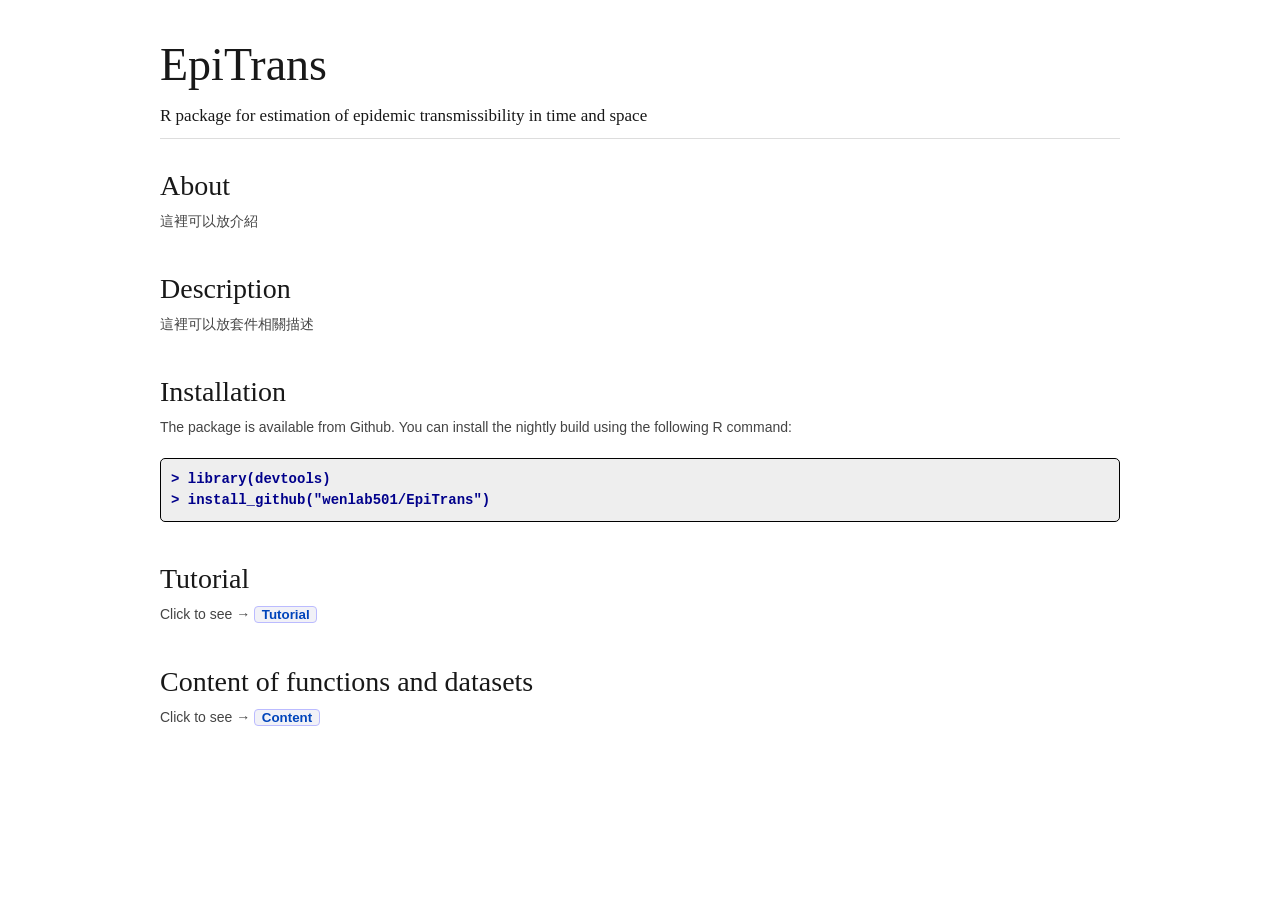
==== index.html @ 76fe5ee5 "upload" ====
<!DOCTYPE html>

<head>
	<meta charset="utf-8">
	<title>R Package EpiTrans</title>
	<meta name="viewport" content="width=device-width, initial-scale=1, maximum-scale=1">
	<link rel="stylesheet" href="css.css"><!---->
</head>
<body>

	<div class="container">
		<h1 style="margin-top: 40px">EpiTrans</h1>
		<h5>R package for estimation of epidemic transmissibility in time and space</h5>
		<hr />

		<div class="row">
				<h3>About</h3>
				<p>
					這裡可以放介紹
				</p>
		</div>

		<div class="row">
			<h3>Description</h3>
			<p>
				這裡可以放套件相關描述
		  </p>
		</div>

		<div class="row">
		  <h3>Installation</h3>
		  <p>
		  The package is available from Github. You can install the nightly build using the following R command:
			</p>
		  <div class="code">
				> library(devtools) <br>
				> install_github("wenlab501/EpiTrans")
			</div>

		</div>

		<div class="row">
		  <h3>Tutorial</h3>
		  <p>
		  Click to see → <a href="tutorial.html"><button>Tutorial</button></a>
		  </p>
		</div>

		<div class="row">
			<h3>Content of functions and datasets</h3>
			<p> 
			Click to see → <a href="content.html"><button>Content</button></a>
			</p>
		</div>

	</div>

</body>
</html>
---- css.css ----
/* #Reset & Basics (Inspired by E. Meyers)
================================================== */
	html, body, div, span, applet, object, iframe, h1, h2, h3, h4, h5, h6, p, blockquote, pre, a, abbr, acronym, address, big, cite, code, del, dfn, em, img, ins, kbd, q, s, samp, small, strike, strong, sub, sup, tt, var, b, u, i, center, dl, dt, dd, ol, ul, li, fieldset, form, label, legend, table, caption, tbody, tfoot, thead, tr, th, td, article, aside, canvas, details, embed, figure, figcaption, footer, header, hgroup, menu, nav, output, ruby, section, summary, time, mark, audio, video {
		margin: 0;
		padding: 0;
		border: 0;
		font-size: 100%;
		font: inherit;
		vertical-align: baseline; }
	article, aside, details, figcaption, figure, footer, header, hgroup, menu, nav, section {
		display: block; }
	body {
		line-height: 1; }
	ol, ul {
		list-style: none; }
	blockquote, q {
		quotes: none; }
	blockquote:before, blockquote:after,
	q:before, q:after {
		content: '';
		content: none; }
	table {
		border-collapse: collapse;
		border-spacing: 0; }


/* #Basic Styles
================================================== */
	body {
		background: #fff;
		font: 14px/21px "HelveticaNeue", "Helvetica Neue", Helvetica, Arial, sans-serif;
		color: #444;
		-webkit-font-smoothing: antialiased; /* Fix for webkit rendering */
		-webkit-text-size-adjust: 100%;
 }


/* #Typography
================================================== */
	h1, h2, h3, h4, h5, h6 {
		color: #181818;
		font-family: "Georgia", "Times New Roman", serif;
		font-weight: normal; }
	h1 a, h2 a, h3 a, h4 a, h5 a, h6 a { font-weight: inherit; }
	h1 { font-size: 46px; line-height: 50px; margin-bottom: 14px;}
	h2 { font-size: 35px; line-height: 40px; margin-bottom: 10px; }
	h3 { font-size: 28px; line-height: 34px; margin-bottom: 8px; }
	h4 { font-size: 21px; line-height: 30px; margin-bottom: 4px; }
	h5 { font-size: 17px; line-height: 24px; }
	h6 { font-size: 14px; line-height: 21px; }
	.subheader { color: #777; }

	p { margin: 0 0 20px 0; }
	p img { margin: 0; }
	p.lead { font-size: 21px; line-height: 27px; color: #777;  }

	em { font-style: italic; }
	strong { font-weight: bold; color: #333; }
	small { font-size: 80%; }

/*	Blockquotes  */
	blockquote, blockquote p { font-size: 17px; line-height: 24px; color: #777; font-style: italic; }
	blockquote { margin: 0 0 20px; padding: 9px 20px 0 19px; border-left: 1px solid #ddd; }
	blockquote cite { display: block; font-size: 12px; color: #555; }
	blockquote cite:before { content: "\2014 \0020"; }
	blockquote cite a, blockquote cite a:visited, blockquote cite a:visited { color: #555; }

	hr { border: solid #ddd; border-width: 1px 0 0; clear: both; margin: 10px 0 30px; height: 0; }


/* #Links
================================================== */
	a, a:visited { color: #333; text-decoration: underline; outline: 0; }
	a:hover, a:focus { color: #000; }
	p a, p a:visited { line-height: inherit; }



/* container*/
	.container{ position: relative; width: 960px; margin: 0 auto; padding: 0; }
	.row      { margin-bottom: 40px; }
	@media only screen and (min-width: 768px) and (max-width: 959px) {.container{ width: 768px; }}
	@media only screen and (max-width: 767px) {.container { width: 300px; } }
	@media only screen and (min-width: 480px) and (max-width: 767px) {.container { width: 420px; }}


/* code*/
	.code {
		font-family: Courier, monospace;
		font-weight: bold;
		padding: 10px;
		border: 1px solid black;
		border-radius: 5px;
		background-color: #EEEEEE;
		color: darkblue;
	}



/* button */
	button {
		padding: 0 0.5em;
		background-color: rgba(120,120,180,0.1);
		border-radius: 4px;
		border: solid 1px #bbf;
		color: #04b;
		cursor: pointer;
		text-align: center;
		text-decoration: none;
		white-space: nowrap;
		margin: 0;
		font-weight:bold;
	}

	button:hover {
			border-color: #AE0000;
			color: #AE0000 !important;
			background-color:rgb(255, 179, 179,0.3);
	}
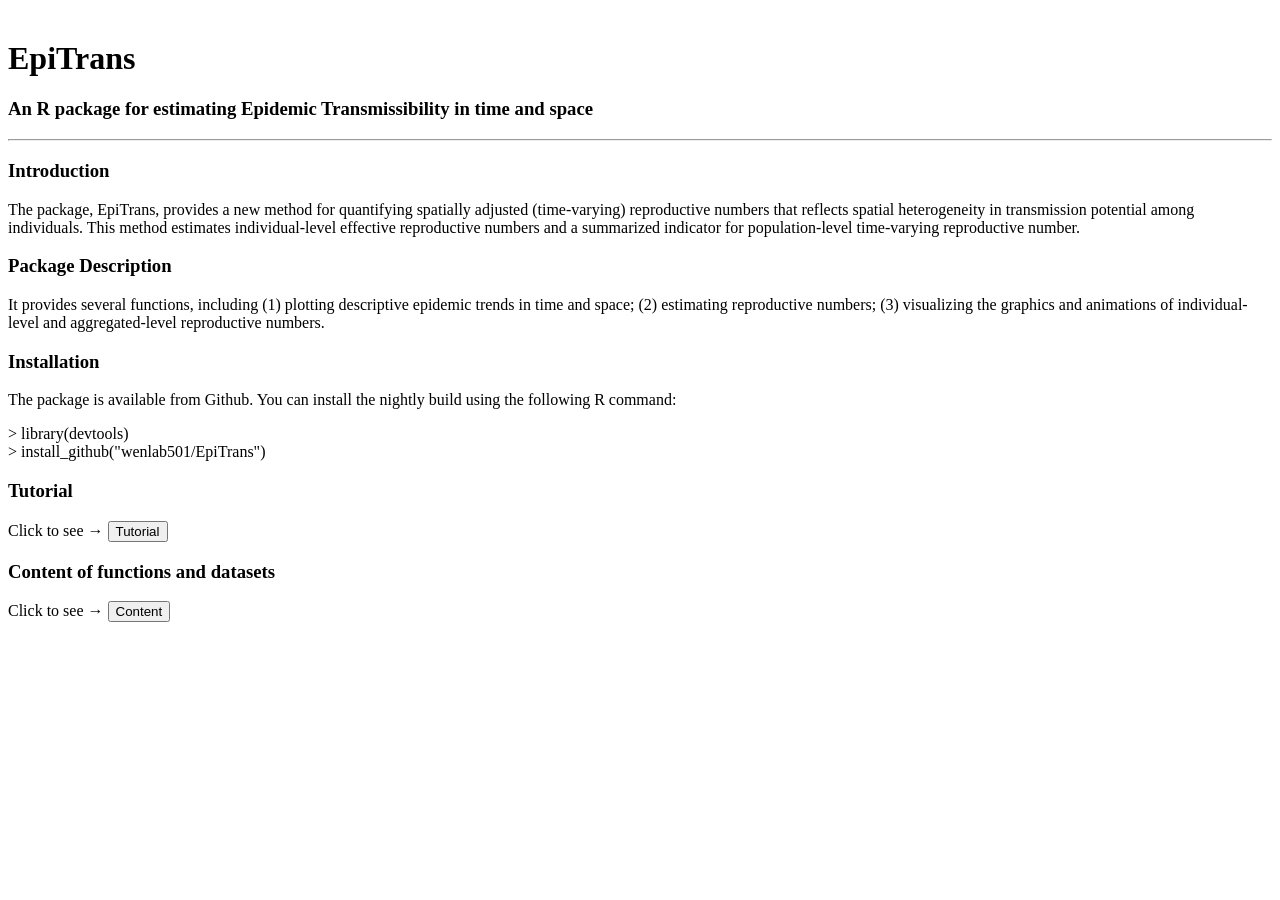
==== commit fbc5b43e: "Update index.html" ====
--- a/index.html
+++ b/index.html
@@ -10,20 +10,22 @@
 
 	<div class="container">
 		<h1 style="margin-top: 40px">EpiTrans</h1>
-		<h5>R package for estimation of epidemic transmissibility in time and space</h5>
+		<h3>An R package for estimating Epidemic Transmissibility in time and space</h3>
 		<hr />
 
 		<div class="row">
-				<h3>About</h3>
+				<h3>Introduction</h3>
 				<p>
-					這裡可以放介紹
+					The package, EpiTrans, provides a new method for quantifying spatially adjusted (time-varying) reproductive numbers that
+					reflects spatial heterogeneity in transmission potential among individuals. This method estimates individual-level effective
+					reproductive numbers and a summarized indicator for population-level time-varying reproductive number.
 				</p>
 		</div>
 
 		<div class="row">
-			<h3>Description</h3>
+			<h3>Package Description</h3>
 			<p>
-				這裡可以放套件相關描述
+				It provides several functions, including (1) plotting descriptive epidemic trends in time and space; (2) estimating reproductive numbers; (3) visualizing the graphics and animations of individual-level and aggregated-level reproductive numbers.
 		  </p>
 		</div>
 
@@ -42,14 +44,14 @@
 		<div class="row">
 		  <h3>Tutorial</h3>
 		  <p>
-		  Click to see → <a href="tutorial.html"><button>Tutorial</button></a>
+		  Click to see → <a href="html/tutorial.html"><button>Tutorial</button></a>
 		  </p>
 		</div>
 
 		<div class="row">
 			<h3>Content of functions and datasets</h3>
-			<p> 
-			Click to see → <a href="content.html"><button>Content</button></a>
+			<p>
+			Click to see → <a href="html/content.html"><button>Content</button></a>
 			</p>
 		</div>
 
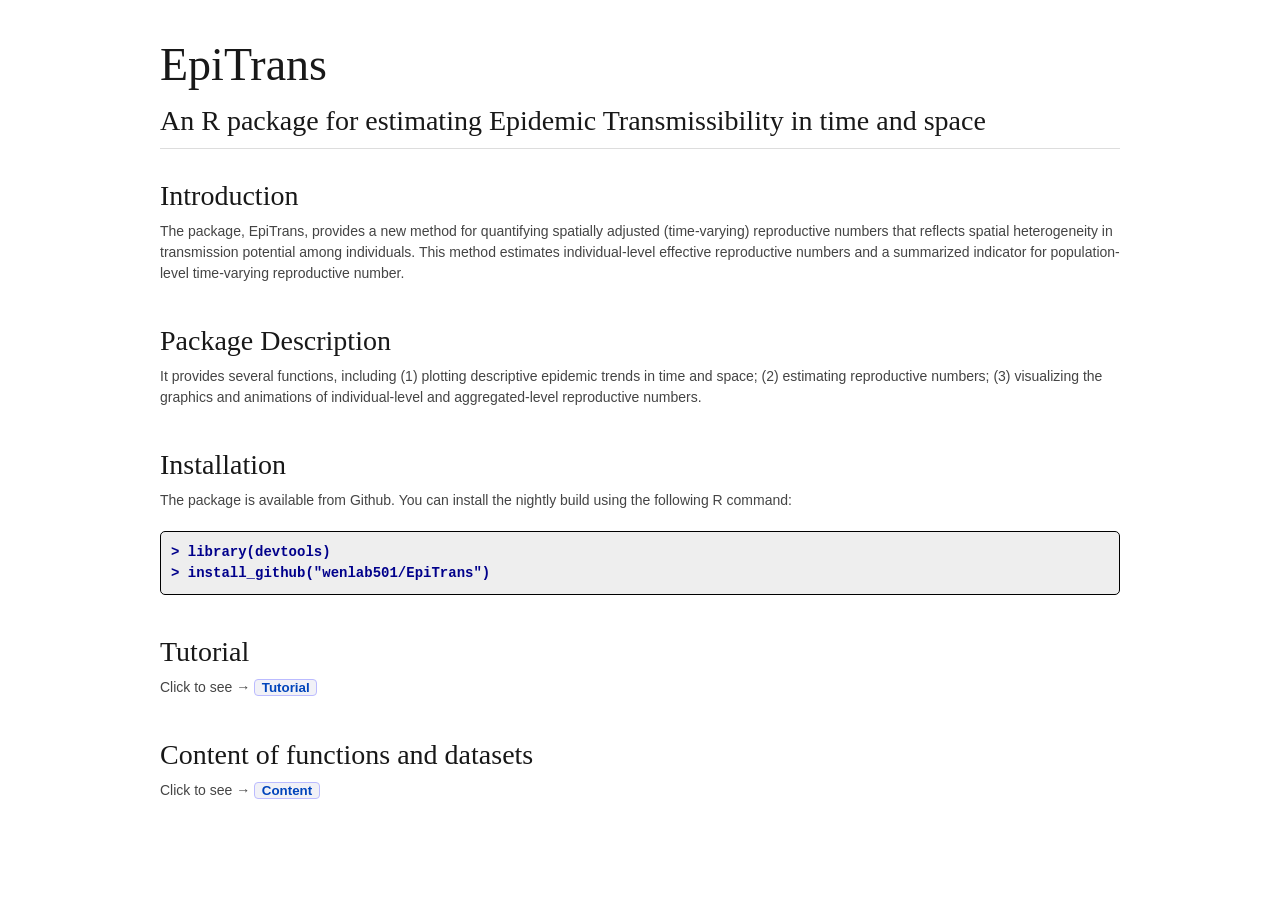
==== commit f2766f55: "Update index.html" ====
--- a/index.html
+++ b/index.html
@@ -4,7 +4,7 @@
 	<meta charset="utf-8">
 	<title>R Package EpiTrans</title>
 	<meta name="viewport" content="width=device-width, initial-scale=1, maximum-scale=1">
-	<link rel="stylesheet" href="css.css"><!---->
+	<link rel="stylesheet" href="html/css.css"><!---->
 </head>
 <body>
 
--- a/html/css.css
+++ b/html/css.css
@@ -0,0 +1,119 @@
+/* #Reset & Basics (Inspired by E. Meyers)
+================================================== */
+	html, body, div, span, applet, object, iframe, h1, h2, h3, h4, h5, h6, p, blockquote, pre, a, abbr, acronym, address, big, cite, code, del, dfn, em, img, ins, kbd, q, s, samp, small, strike, strong, sub, sup, tt, var, b, u, i, center, dl, dt, dd, ol, ul, li, fieldset, form, label, legend, table, caption, tbody, tfoot, thead, tr, th, td, article, aside, canvas, details, embed, figure, figcaption, footer, header, hgroup, menu, nav, output, ruby, section, summary, time, mark, audio, video {
+		margin: 0;
+		padding: 0;
+		border: 0;
+		font-size: 100%;
+		font: inherit;
+		vertical-align: baseline; }
+	article, aside, details, figcaption, figure, footer, header, hgroup, menu, nav, section {
+		display: block; }
+	body {
+		line-height: 1; }
+	ol, ul {
+		list-style: none; }
+	blockquote, q {
+		quotes: none; }
+	blockquote:before, blockquote:after,
+	q:before, q:after {
+		content: '';
+		content: none; }
+	table {
+		border-collapse: collapse;
+		border-spacing: 0; }
+
+
+/* #Basic Styles
+================================================== */
+	body {
+		background: #fff;
+		font: 14px/21px "HelveticaNeue", "Helvetica Neue", Helvetica, Arial, sans-serif;
+		color: #444;
+		-webkit-font-smoothing: antialiased; /* Fix for webkit rendering */
+		-webkit-text-size-adjust: 100%;
+ }
+
+
+/* #Typography
+================================================== */
+	h1, h2, h3, h4, h5, h6 {
+		color: #181818;
+		font-family: "Georgia", "Times New Roman", serif;
+		font-weight: normal; }
+	h1 a, h2 a, h3 a, h4 a, h5 a, h6 a { font-weight: inherit; }
+	h1 { font-size: 46px; line-height: 50px; margin-bottom: 14px;}
+	h2 { font-size: 35px; line-height: 40px; margin-bottom: 10px; }
+	h3 { font-size: 28px; line-height: 34px; margin-bottom: 8px; }
+	h4 { font-size: 21px; line-height: 30px; margin-bottom: 4px; }
+	h5 { font-size: 17px; line-height: 24px; }
+	h6 { font-size: 14px; line-height: 21px; }
+	.subheader { color: #777; }
+
+	p { margin: 0 0 20px 0; }
+	p img { margin: 0; }
+	p.lead { font-size: 21px; line-height: 27px; color: #777;  }
+
+	em { font-style: italic; }
+	strong { font-weight: bold; color: #333; }
+	small { font-size: 80%; }
+
+/*	Blockquotes  */
+	blockquote, blockquote p { font-size: 17px; line-height: 24px; color: #777; font-style: italic; }
+	blockquote { margin: 0 0 20px; padding: 9px 20px 0 19px; border-left: 1px solid #ddd; }
+	blockquote cite { display: block; font-size: 12px; color: #555; }
+	blockquote cite:before { content: "\2014 \0020"; }
+	blockquote cite a, blockquote cite a:visited, blockquote cite a:visited { color: #555; }
+
+	hr { border: solid #ddd; border-width: 1px 0 0; clear: both; margin: 10px 0 30px; height: 0; }
+
+
+/* #Links
+================================================== */
+	a, a:visited { color: #333; text-decoration: underline; outline: 0; }
+	a:hover, a:focus { color: #000; }
+	p a, p a:visited { line-height: inherit; }
+
+
+
+/* container*/
+	.container{ position: relative; width: 960px; margin: 0 auto; padding: 0; }
+	.row      { margin-bottom: 40px; }
+	@media only screen and (min-width: 768px) and (max-width: 959px) {.container{ width: 768px; }}
+	@media only screen and (max-width: 767px) {.container { width: 300px; } }
+	@media only screen and (min-width: 480px) and (max-width: 767px) {.container { width: 420px; }}
+
+
+/* code*/
+	.code {
+		font-family: Courier, monospace;
+		font-weight: bold;
+		padding: 10px;
+		border: 1px solid black;
+		border-radius: 5px;
+		background-color: #EEEEEE;
+		color: darkblue;
+	}
+
+
+
+/* button */
+	button {
+		padding: 0 0.5em;
+		background-color: rgba(120,120,180,0.1);
+		border-radius: 4px;
+		border: solid 1px #bbf;
+		color: #04b;
+		cursor: pointer;
+		text-align: center;
+		text-decoration: none;
+		white-space: nowrap;
+		margin: 0;
+		font-weight:bold;
+	}
+
+	button:hover {
+			border-color: #AE0000;
+			color: #AE0000 !important;
+			background-color:rgb(255, 179, 179,0.3);
+	}
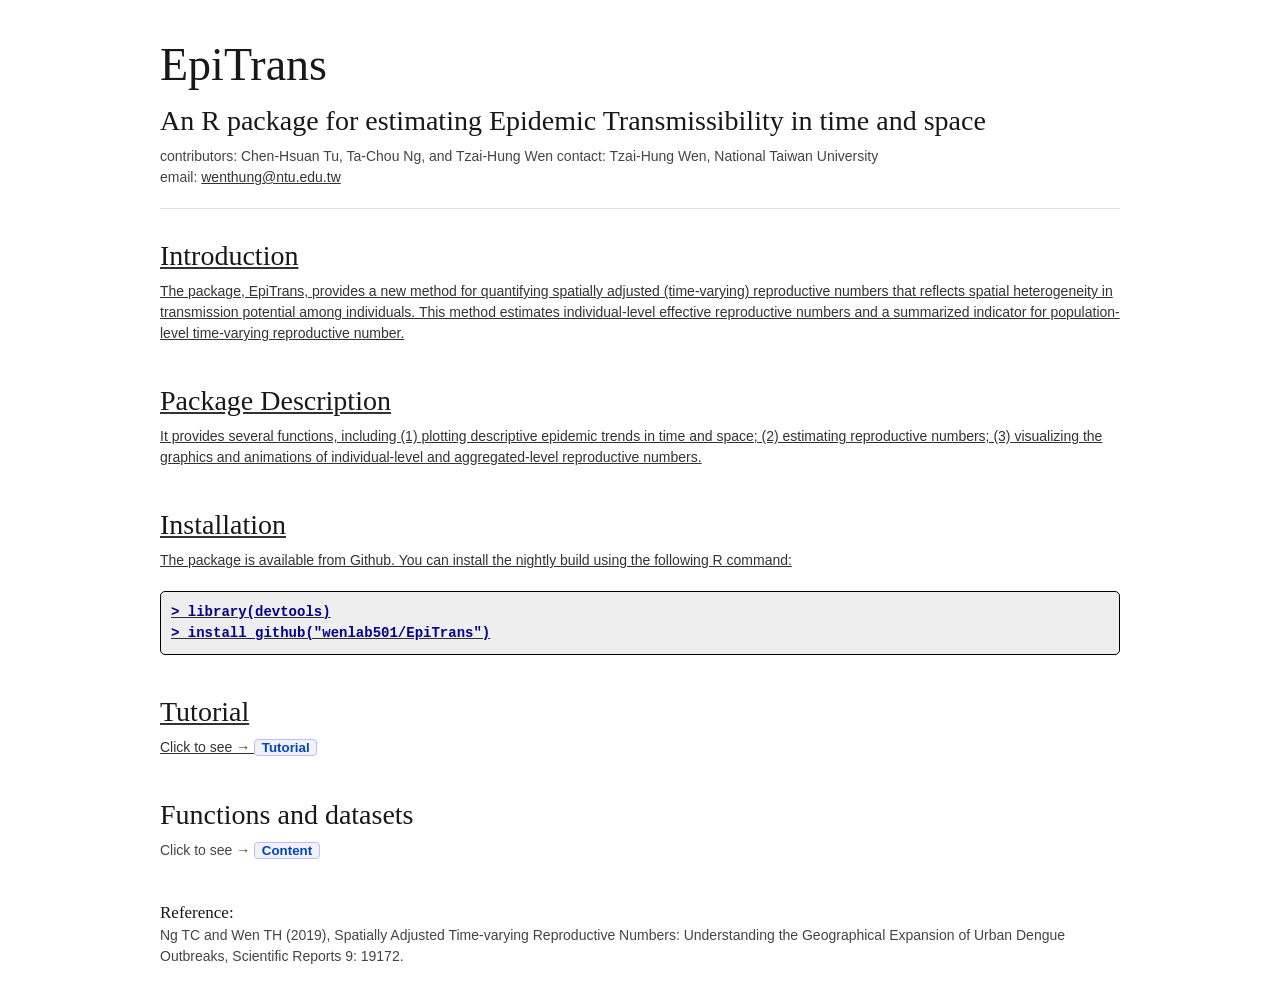
==== commit d819ec8b: "updated updated" ====
--- a/index.html
+++ b/index.html
@@ -2,7 +2,7 @@
 
 <head>
 	<meta charset="utf-8">
-	<title>R Package EpiTrans</title>
+	<title>R Package: EpiTrans</title>
 	<meta name="viewport" content="width=device-width, initial-scale=1, maximum-scale=1">
 	<link rel="stylesheet" href="html/css.css"><!---->
 </head>
@@ -11,6 +11,11 @@
 	<div class="container">
 		<h1 style="margin-top: 40px">EpiTrans</h1>
 		<h3>An R package for estimating Epidemic Transmissibility in time and space</h3>
+		<p>
+      contributors: Chen-Hsuan Tu, Ta-Chou Ng, and Tzai-Hung Wen
+			contact: Tzai-Hung Wen, National Taiwan University <br>
+			email: <a href="mailto:wenthung@ntu.edu.tw"> wenthung@ntu.edu.tw
+		</p>
 		<hr />
 
 		<div class="row">
@@ -49,13 +54,18 @@
 		</div>
 
 		<div class="row">
-			<h3>Content of functions and datasets</h3>
+			<h3>Functions and datasets</h3>
 			<p>
 			Click to see → <a href="html/content.html"><button>Content</button></a>
 			</p>
 		</div>
 
+		<p>
+		<h5>Reference:</h5> Ng TC and Wen TH (2019), Spatially Adjusted Time-varying Reproductive Numbers: Understanding the Geographical Expansion of Urban Dengue Outbreaks, Scientific Reports 9: 19172.
+		</p>
 	</div>
+
+
 
 </body>
 </html>
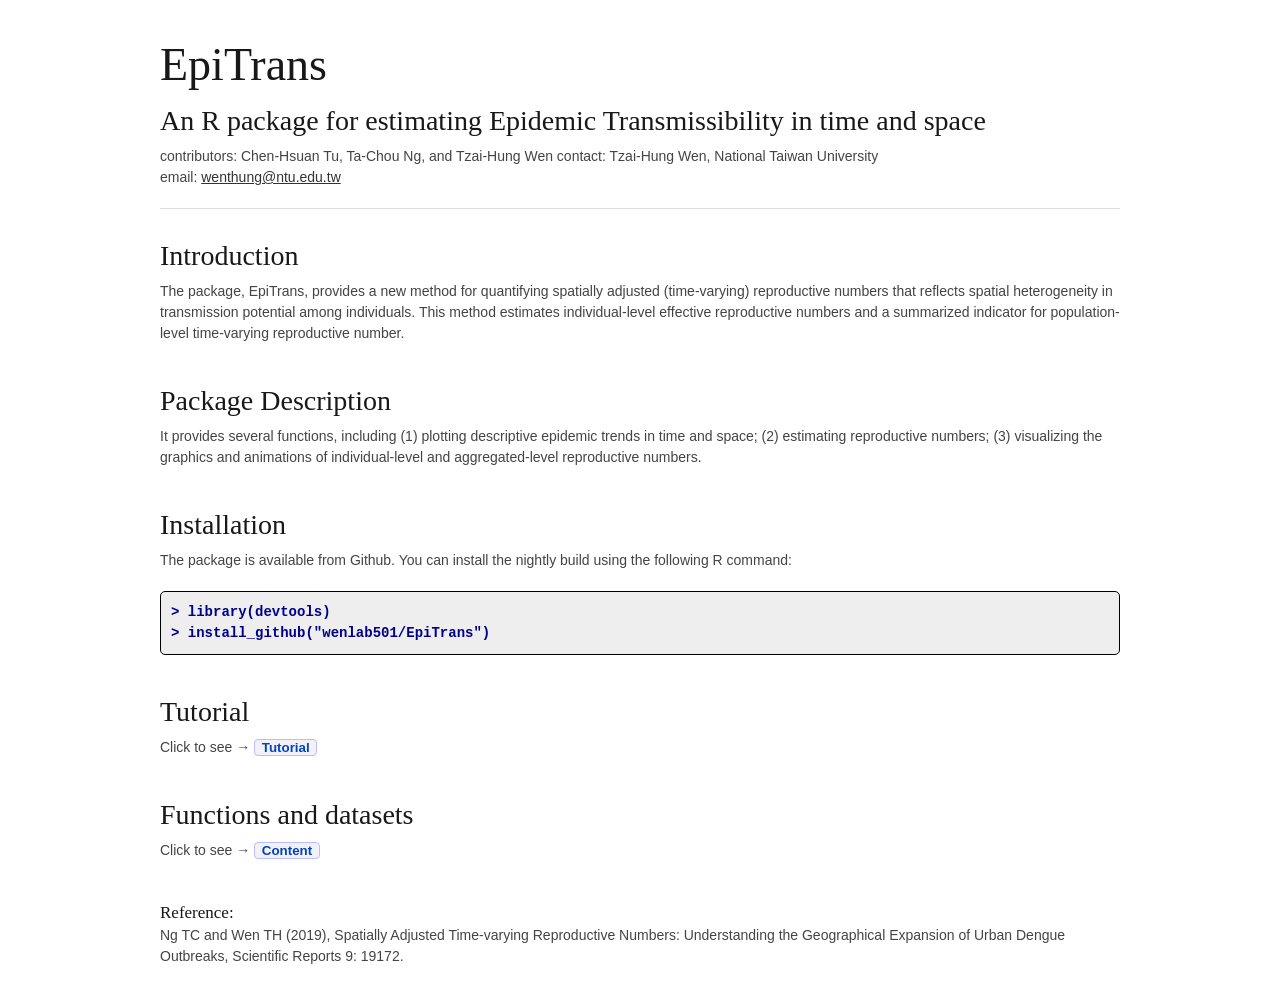
==== commit d7a9b9e9: "Update index.html" ====
--- a/index.html
+++ b/index.html
@@ -14,7 +14,7 @@
 		<p>
       contributors: Chen-Hsuan Tu, Ta-Chou Ng, and Tzai-Hung Wen
 			contact: Tzai-Hung Wen, National Taiwan University <br>
-			email: <a href="mailto:wenthung@ntu.edu.tw"> wenthung@ntu.edu.tw
+			email: <a href="mailto:wenthung@ntu.edu.tw"> wenthung@ntu.edu.tw </a>
 		</p>
 		<hr />
 
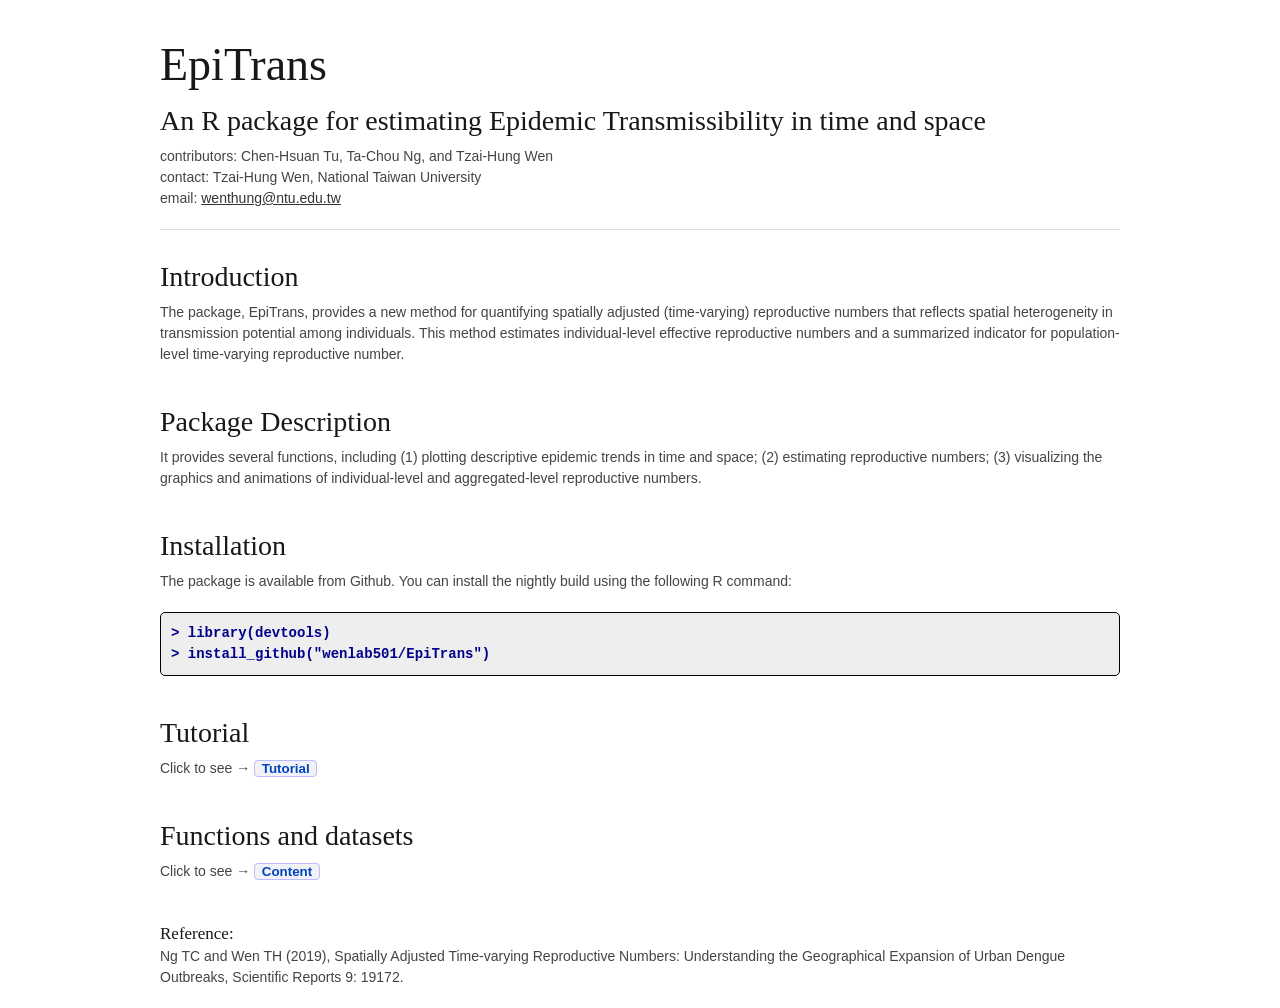
==== commit 5bf2713f: "Update index.html" ====
--- a/index.html
+++ b/index.html
@@ -12,7 +12,7 @@
 		<h1 style="margin-top: 40px">EpiTrans</h1>
 		<h3>An R package for estimating Epidemic Transmissibility in time and space</h3>
 		<p>
-      contributors: Chen-Hsuan Tu, Ta-Chou Ng, and Tzai-Hung Wen
+      contributors: Chen-Hsuan Tu, Ta-Chou Ng, and Tzai-Hung Wen <br>
 			contact: Tzai-Hung Wen, National Taiwan University <br>
 			email: <a href="mailto:wenthung@ntu.edu.tw"> wenthung@ntu.edu.tw </a>
 		</p>
